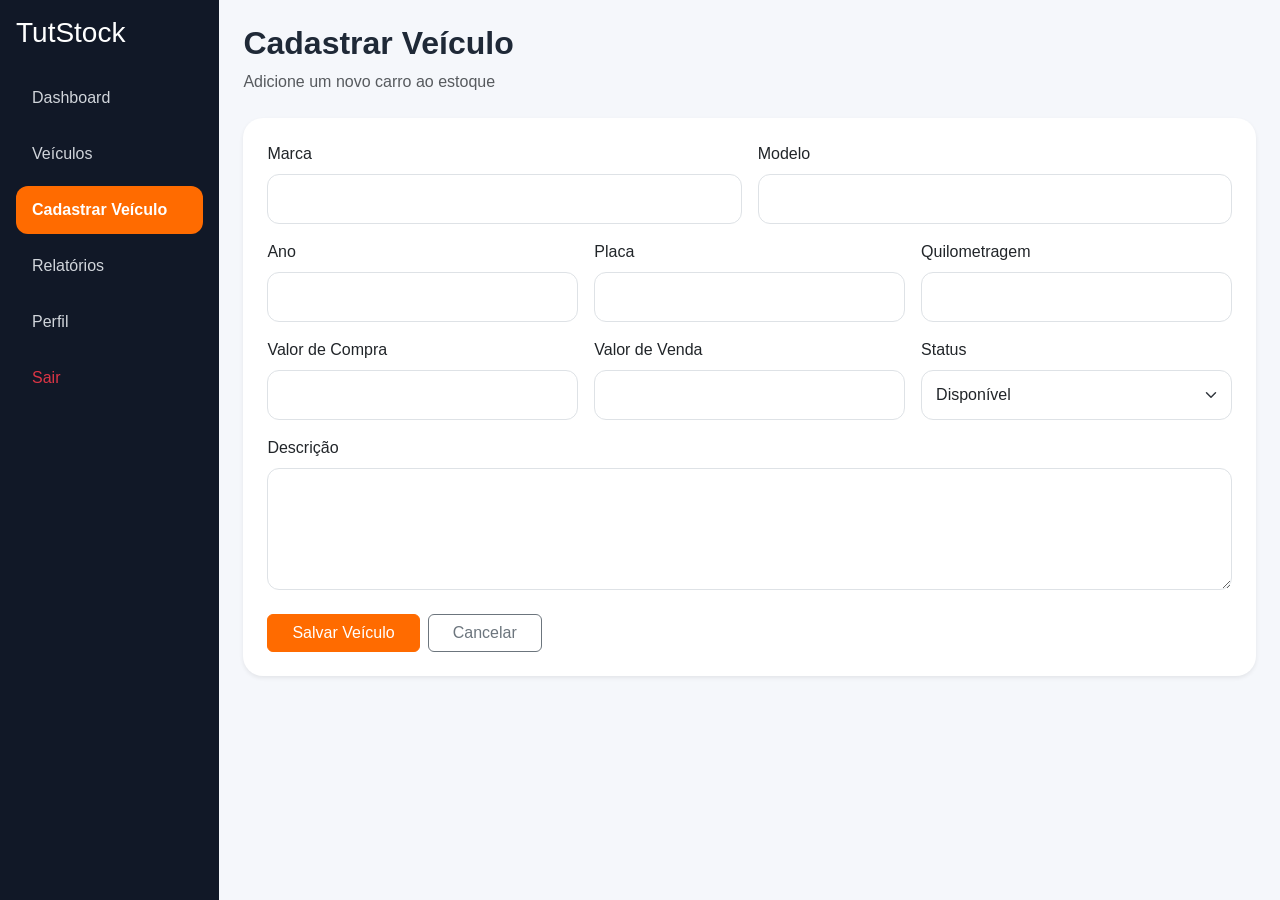
==== cadastrar-veiculo.html @ 02999b85 "Add files via upload" ====
<!DOCTYPE html>
<html lang="pt-BR">
<head>
  <meta charset="UTF-8">
  <meta name="viewport" content="width=device-width, initial-scale=1.0">
  <title>Cadastrar Veículo - TutStock Motors</title>

  <link href="https://cdn.jsdelivr.net/npm/bootstrap@5.3.3/dist/css/bootstrap.min.css" rel="stylesheet">
  <link rel="stylesheet" href="css/style.css">
</head>
<body>

  <div class="d-flex">
    <aside class="sidebar p-3">
      <h3 class="brand-title text-white mb-4">TutStock</h3>
      <ul class="nav flex-column gap-2">
        <li><a href="dashboard.html" class="nav-link">Dashboard</a></li>
        <li><a href="veiculos.html" class="nav-link">Veículos</a></li>
        <li><a href="cadastrar-veiculo.html" class="nav-link active-link">Cadastrar Veículo</a></li>
        <li><a href="#" class="nav-link">Relatórios</a></li>
        <li><a href="#" class="nav-link">Perfil</a></li>
        <li><a href="login.html" class="nav-link text-danger">Sair</a></li>
      </ul>
    </aside>

    <main class="main-content p-4 w-100">
      <div class="mb-4">
        <h2 class="fw-bold">Cadastrar Veículo</h2>
        <p class="text-muted mb-0">Adicione um novo carro ao estoque</p>
      </div>

      <div class="card border-0 shadow-sm rounded-4">
        <div class="card-body p-4">
          <form id="formVeiculo" class="row g-3">
            <div class="col-md-6">
              <label class="form-label">Marca</label>
              <input type="text" id="marca" class="form-control" required>
            </div>

            <div class="col-md-6">
              <label class="form-label">Modelo</label>
              <input type="text" id="modelo" class="form-control" required>
            </div>

            <div class="col-md-4">
              <label class="form-label">Ano</label>
              <input type="number" id="ano" class="form-control" required>
            </div>

            <div class="col-md-4">
              <label class="form-label">Placa</label>
              <input type="text" id="placa" class="form-control" required>
            </div>

            <div class="col-md-4">
              <label class="form-label">Quilometragem</label>
              <input type="number" id="quilometragem" class="form-control" required>
            </div>

            <div class="col-md-4">
              <label class="form-label">Valor de Compra</label>
              <input type="number" id="valorCompra" class="form-control" required>
            </div>

            <div class="col-md-4">
              <label class="form-label">Valor de Venda</label>
              <input type="number" id="valorVenda" class="form-control" required>
            </div>

            <div class="col-md-4">
              <label class="form-label">Status</label>
              <select id="status" class="form-select" required>
                <option value="Disponível">Disponível</option>
                <option value="Reservado">Reservado</option>
                <option value="Vendido">Vendido</option>
              </select>
            </div>

            <div class="col-12">
              <label class="form-label">Descrição</label>
              <textarea id="descricao" class="form-control" rows="4"></textarea>
            </div>

            <div class="col-12 d-flex gap-2 mt-4">
              <button type="submit" class="btn btn-primary px-4">Salvar Veículo</button>
              <a href="veiculos.html" class="btn btn-outline-secondary px-4">Cancelar</a>
            </div>
          </form>
        </div>
      </div>
    </main>
  </div>

  <script src="js/storage.js"></script>
  <script src="js/cadastro.js"></script>
</body>
</html>
---- css/style.css ----
body {
  background-color: #f5f7fb;
  font-family: "Segoe UI", Tahoma, Geneva, Verdana, sans-serif;
  color: #1f2937;
}

.brand-title {
  color: #ff6b00;
}

.login-page {
  background: linear-gradient(135deg, #fff7f1, #f3f6fb);
}

.login-card {
  background: #ffffff;
}

.sidebar {
  width: 260px;
  min-height: 100vh;
  background: #111827;
  position: sticky;
  top: 0;
}

.sidebar .nav-link {
  color: #d1d5db;
  padding: 12px 16px;
  border-radius: 12px;
  transition: all 0.2s ease;
}

.sidebar .nav-link:hover {
  background: rgba(255, 107, 0, 0.15);
  color: #ffffff;
}

.active-link {
  background: #ff6b00;
  color: white !important;
  font-weight: 600;
}

.main-content {
  min-height: 100vh;
}

.dashboard-card {
  border-radius: 20px;
  background: #ffffff;
}

.card {
  border-radius: 20px !important;
}

.btn-primary {
  background-color: #ff6b00;
  border-color: #ff6b00;
}

.btn-primary:hover {
  background-color: #e45f00;
  border-color: #e45f00;
}

.form-control,
.form-select {
  border-radius: 12px;
  padding: 12px 14px;
}

.table th {
  color: #6b7280;
  font-weight: 600;
}

.badge-status {
  padding: 8px 12px;
  border-radius: 999px;
  font-size: 0.85rem;
  font-weight: 600;
}

.status-disponivel {
  background: #dcfce7;
  color: #166534;
}

.status-reservado {
  background: #fef3c7;
  color: #92400e;
}

.status-vendido {
  background: #fee2e2;
  color: #991b1b;
}

@media (max-width: 992px) {
  .sidebar {
    width: 220px;
  }
}

@media (max-width: 768px) {
  .d-flex {
    flex-direction: column;
  }

  .sidebar {
    width: 100%;
    min-height: auto;
    position: relative;
  }

  .main-content {
    width: 100%;
  }
}
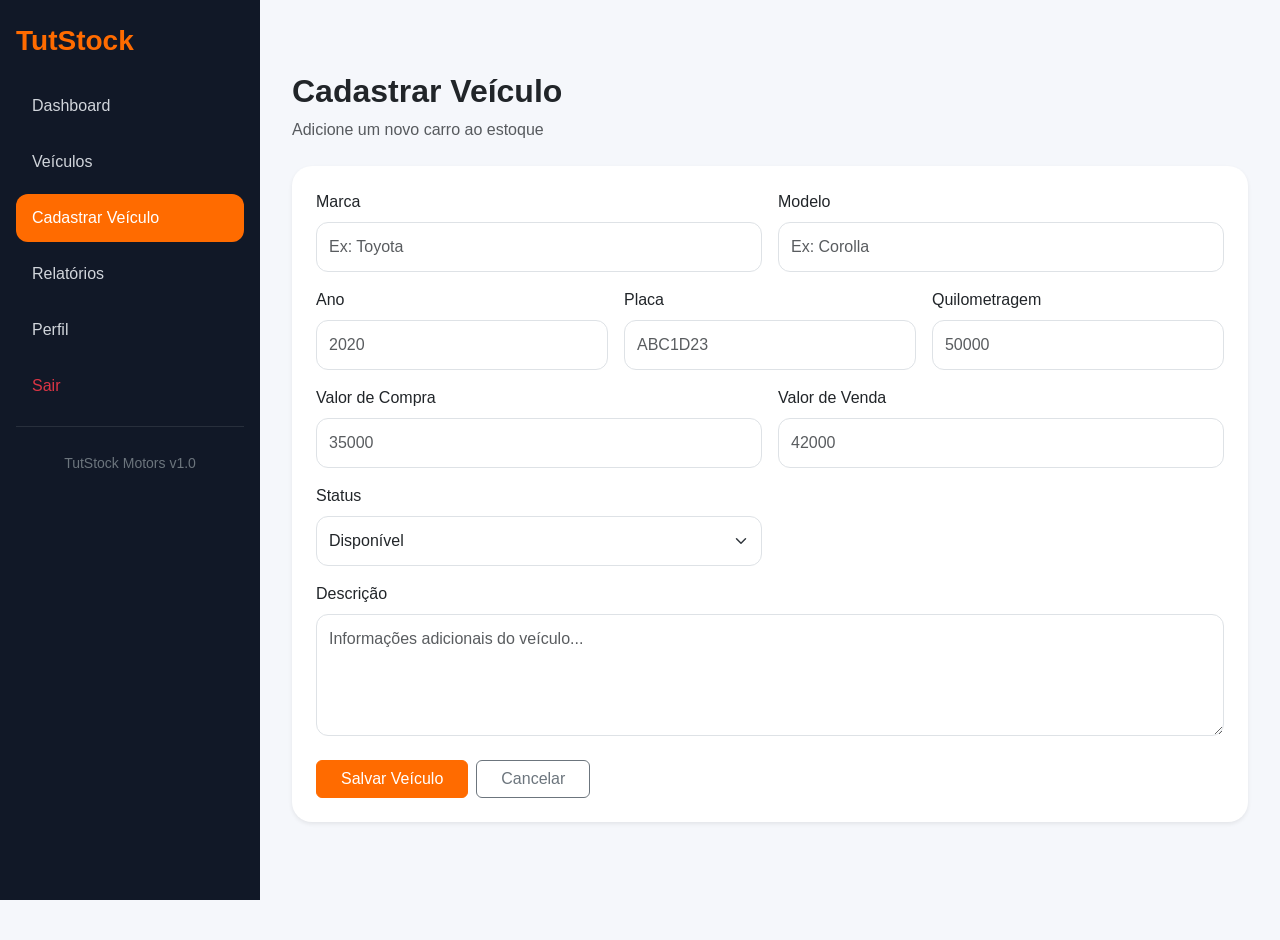
==== commit d5b3fb53: "Add files via upload" ====
--- a/cadastrar-veiculo.html
+++ b/cadastrar-veiculo.html
@@ -9,89 +9,253 @@
   <link rel="stylesheet" href="css/style.css">
 </head>
 <body>
-
-  <div class="d-flex">
-    <aside class="sidebar p-3">
-      <h3 class="brand-title text-white mb-4">TutStock</h3>
-      <ul class="nav flex-column gap-2">
-        <li><a href="dashboard.html" class="nav-link">Dashboard</a></li>
-        <li><a href="veiculos.html" class="nav-link">Veículos</a></li>
-        <li><a href="cadastrar-veiculo.html" class="nav-link active-link">Cadastrar Veículo</a></li>
-        <li><a href="#" class="nav-link">Relatórios</a></li>
-        <li><a href="#" class="nav-link">Perfil</a></li>
-        <li><a href="login.html" class="nav-link text-danger">Sair</a></li>
-      </ul>
-    </aside>
-
-    <main class="main-content p-4 w-100">
-      <div class="mb-4">
-        <h2 class="fw-bold">Cadastrar Veículo</h2>
-        <p class="text-muted mb-0">Adicione um novo carro ao estoque</p>
+  <div id="loading">
+    <div class="spinner"></div>
+    <p>Carregando...</p>
+  </div>
+
+<div class="layout">
+
+  <aside class="sidebar">
+
+    <h3 class="brand-title mb-4">TutStock</h3>
+
+    <ul class="nav flex-column gap-2">
+
+      <li>
+        <a href="dashboard.html" class="nav-link">
+          Dashboard
+        </a>
+      </li>
+
+      <li>
+        <a href="veiculos.html" class="nav-link">
+          Veículos
+        </a>
+      </li>
+
+      <li>
+        <a href="cadastrar-veiculo.html" class="nav-link active-link">
+          Cadastrar Veículo
+        </a>
+      </li>
+
+      <li>
+        <a href="relatorios.html" class="nav-link">
+          Relatórios
+        </a>
+      </li>
+
+      <li>
+        <a href="perfil.html" class="nav-link">
+          Perfil
+        </a>
+      </li>
+
+      <li>
+        <a href="login.html" class="nav-link text-danger">
+          Sair
+        </a>
+      </li>
+
+    </ul>
+
+    <hr class="border-secondary">
+
+    <div class="text-center mt-4">
+      <small class="text-secondary">
+        TutStock Motors v1.0
+      </small>
+    </div>
+
+  </aside>
+
+  <main class="main-content">
+
+    <div class="mb-4">
+      <h2 class="fw-bold">Cadastrar Veículo</h2>
+      <p class="text-muted mb-0">
+        Adicione um novo carro ao estoque
+      </p>
+    </div>
+
+    <div class="card border-0 shadow-sm rounded-4">
+      <div class="card-body p-4">
+
+        <form id="formVeiculo" class="row g-3">
+
+          <div class="col-md-6">
+            <label class="form-label">
+              Marca
+            </label>
+
+            <input
+              type="text"
+              id="marca"
+              class="form-control"
+              placeholder="Ex: Toyota"
+              required
+            >
+          </div>
+
+          <div class="col-md-6">
+            <label class="form-label">
+              Modelo
+            </label>
+
+            <input
+              type="text"
+              id="modelo"
+              class="form-control"
+              placeholder="Ex: Corolla"
+              required
+            >
+          </div>
+
+          <div class="col-md-4">
+            <label class="form-label">
+              Ano
+            </label>
+
+            <input
+              type="number"
+              id="ano"
+              class="form-control"
+              min="1950"
+              max="2026"
+              placeholder="2020"
+              required
+            >
+          </div>
+
+          <div class="col-md-4">
+            <label class="form-label">
+              Placa
+            </label>
+
+            <input
+              type="text"
+              id="placa"
+              class="form-control"
+              maxlength="7"
+              placeholder="ABC1D23"
+              required
+            >
+          </div>
+
+          <div class="col-md-4">
+            <label class="form-label">
+              Quilometragem
+            </label>
+
+            <input
+              type="number"
+              id="quilometragem"
+              class="form-control"
+              min="0"
+              max="1000000"
+              placeholder="50000"
+              required
+            >
+          </div>
+
+          <div class="col-md-6">
+            <label class="form-label">
+              Valor de Compra
+            </label>
+
+            <input
+              type="number"
+              id="valorCompra"
+              class="form-control"
+              min="1"
+              placeholder="35000"
+              required
+            >
+          </div>
+
+          <div class="col-md-6">
+            <label class="form-label">
+              Valor de Venda
+            </label>
+
+            <input
+              type="number"
+              id="valorVenda"
+              class="form-control"
+              min="1"
+              placeholder="42000"
+              required
+            >
+          </div>
+
+          <div class="col-md-6">
+            <label class="form-label">
+              Status
+            </label>
+
+            <select
+              id="status"
+              class="form-select"
+              required
+            >
+              <option value="Disponível">
+                Disponível
+              </option>
+
+              <option value="Reservado">
+                Reservado
+              </option>
+
+              <option value="Vendido">
+                Vendido
+              </option>
+            </select>
+          </div>
+
+          <div class="col-12">
+            <label class="form-label">
+              Descrição
+            </label>
+
+            <textarea
+              id="descricao"
+              class="form-control"
+              rows="4"
+              placeholder="Informações adicionais do veículo..."
+            ></textarea>
+          </div>
+
+          <div class="col-12 d-flex gap-2 mt-4">
+
+            <button
+              type="submit"
+              class="btn btn-primary px-4"
+            >
+              Salvar Veículo
+            </button>
+
+            <a
+              href="veiculos.html"
+              class="btn btn-outline-secondary px-4"
+            >
+              Cancelar
+            </a>
+
+          </div>
+
+        </form>
+
       </div>
-
-      <div class="card border-0 shadow-sm rounded-4">
-        <div class="card-body p-4">
-          <form id="formVeiculo" class="row g-3">
-            <div class="col-md-6">
-              <label class="form-label">Marca</label>
-              <input type="text" id="marca" class="form-control" required>
-            </div>
-
-            <div class="col-md-6">
-              <label class="form-label">Modelo</label>
-              <input type="text" id="modelo" class="form-control" required>
-            </div>
-
-            <div class="col-md-4">
-              <label class="form-label">Ano</label>
-              <input type="number" id="ano" class="form-control" required>
-            </div>
-
-            <div class="col-md-4">
-              <label class="form-label">Placa</label>
-              <input type="text" id="placa" class="form-control" required>
-            </div>
-
-            <div class="col-md-4">
-              <label class="form-label">Quilometragem</label>
-              <input type="number" id="quilometragem" class="form-control" required>
-            </div>
-
-            <div class="col-md-4">
-              <label class="form-label">Valor de Compra</label>
-              <input type="number" id="valorCompra" class="form-control" required>
-            </div>
-
-            <div class="col-md-4">
-              <label class="form-label">Valor de Venda</label>
-              <input type="number" id="valorVenda" class="form-control" required>
-            </div>
-
-            <div class="col-md-4">
-              <label class="form-label">Status</label>
-              <select id="status" class="form-select" required>
-                <option value="Disponível">Disponível</option>
-                <option value="Reservado">Reservado</option>
-                <option value="Vendido">Vendido</option>
-              </select>
-            </div>
-
-            <div class="col-12">
-              <label class="form-label">Descrição</label>
-              <textarea id="descricao" class="form-control" rows="4"></textarea>
-            </div>
-
-            <div class="col-12 d-flex gap-2 mt-4">
-              <button type="submit" class="btn btn-primary px-4">Salvar Veículo</button>
-              <a href="veiculos.html" class="btn btn-outline-secondary px-4">Cancelar</a>
-            </div>
-          </form>
-        </div>
-      </div>
-    </main>
-  </div>
-
-  <script src="js/storage.js"></script>
-  <script src="js/cadastro.js"></script>
+    </div>
+
+  </main>
+
+</div>
+
+<script src="js/storage.js"></script>
+<script src="js/cadastro.js"></script>
+<script src="js/auth.js"></script>
+<script src="js/loading.js"></script>
 </body>
 </html>
--- a/css/style.css
+++ b/css/style.css
@@ -1,59 +1,81 @@
+* {
+  margin: 0;
+  padding: 0;
+  box-sizing: border-box;
+}
+
 body {
   background-color: #f5f7fb;
-  font-family: "Segoe UI", Tahoma, Geneva, Verdana, sans-serif;
-  color: #1f2937;
+  font-family: "Segoe UI", sans-serif;
+  overflow-x: hidden;
 }
+
+/* LAYOUT */
+
+.layout {
+  display: flex;
+  min-height: 100vh;
+}
+
+/* SIDEBAR */
+
+.sidebar {
+  width: 260px;
+  min-width: 260px;
+  background: #111827;
+  color: white;
+  padding: 24px 16px;
+  position: fixed;
+  top: 0;
+  left: 0;
+  height: 100vh;
+  overflow-y: auto;
+}
+
+/* LOGO */
 
 .brand-title {
   color: #ff6b00;
+  font-weight: bold;
 }
 
-.login-page {
-  background: linear-gradient(135deg, #fff7f1, #f3f6fb);
-}
-
-.login-card {
-  background: #ffffff;
-}
-
-.sidebar {
-  width: 260px;
-  min-height: 100vh;
-  background: #111827;
-  position: sticky;
-  top: 0;
-}
+/* LINKS */
 
 .sidebar .nav-link {
   color: #d1d5db;
   padding: 12px 16px;
   border-radius: 12px;
-  transition: all 0.2s ease;
+  transition: 0.2s;
+  display: block;
+  text-decoration: none;
+  font-weight: 500;
 }
 
 .sidebar .nav-link:hover {
   background: rgba(255, 107, 0, 0.15);
-  color: #ffffff;
+  color: white;
 }
 
 .active-link {
   background: #ff6b00;
   color: white !important;
-  font-weight: 600;
 }
 
+/* MAIN CONTENT */
+
 .main-content {
-  min-height: 100vh;
+  margin-left: 260px;
+  width: calc(100% - 260px);
+  padding: 32px;
 }
 
-.dashboard-card {
-  border-radius: 20px;
-  background: #ffffff;
-}
+/* CARDS */
 
 .card {
   border-radius: 20px !important;
 }
+
+/* BOTÕES */
 
 .btn-primary {
   background-color: #ff6b00;
@@ -65,16 +87,15 @@
   border-color: #e45f00;
 }
 
+/* FORMULÁRIOS */
+
 .form-control,
 .form-select {
   border-radius: 12px;
-  padding: 12px 14px;
+  padding: 12px;
 }
 
-.table th {
-  color: #6b7280;
-  font-weight: 600;
-}
+/* STATUS */
 
 .badge-status {
   padding: 8px 12px;
@@ -98,24 +119,25 @@
   color: #991b1b;
 }
 
+/* RESPONSIVO */
+
 @media (max-width: 992px) {
-  .sidebar {
-    width: 220px;
-  }
-}
 
-@media (max-width: 768px) {
-  .d-flex {
+  .layout {
     flex-direction: column;
   }
 
   .sidebar {
     width: 100%;
-    min-height: auto;
+    min-width: 100%;
+    height: auto;
     position: relative;
   }
 
   .main-content {
+    margin-left: 0;
     width: 100%;
+    padding: 20px;
   }
+
 }
